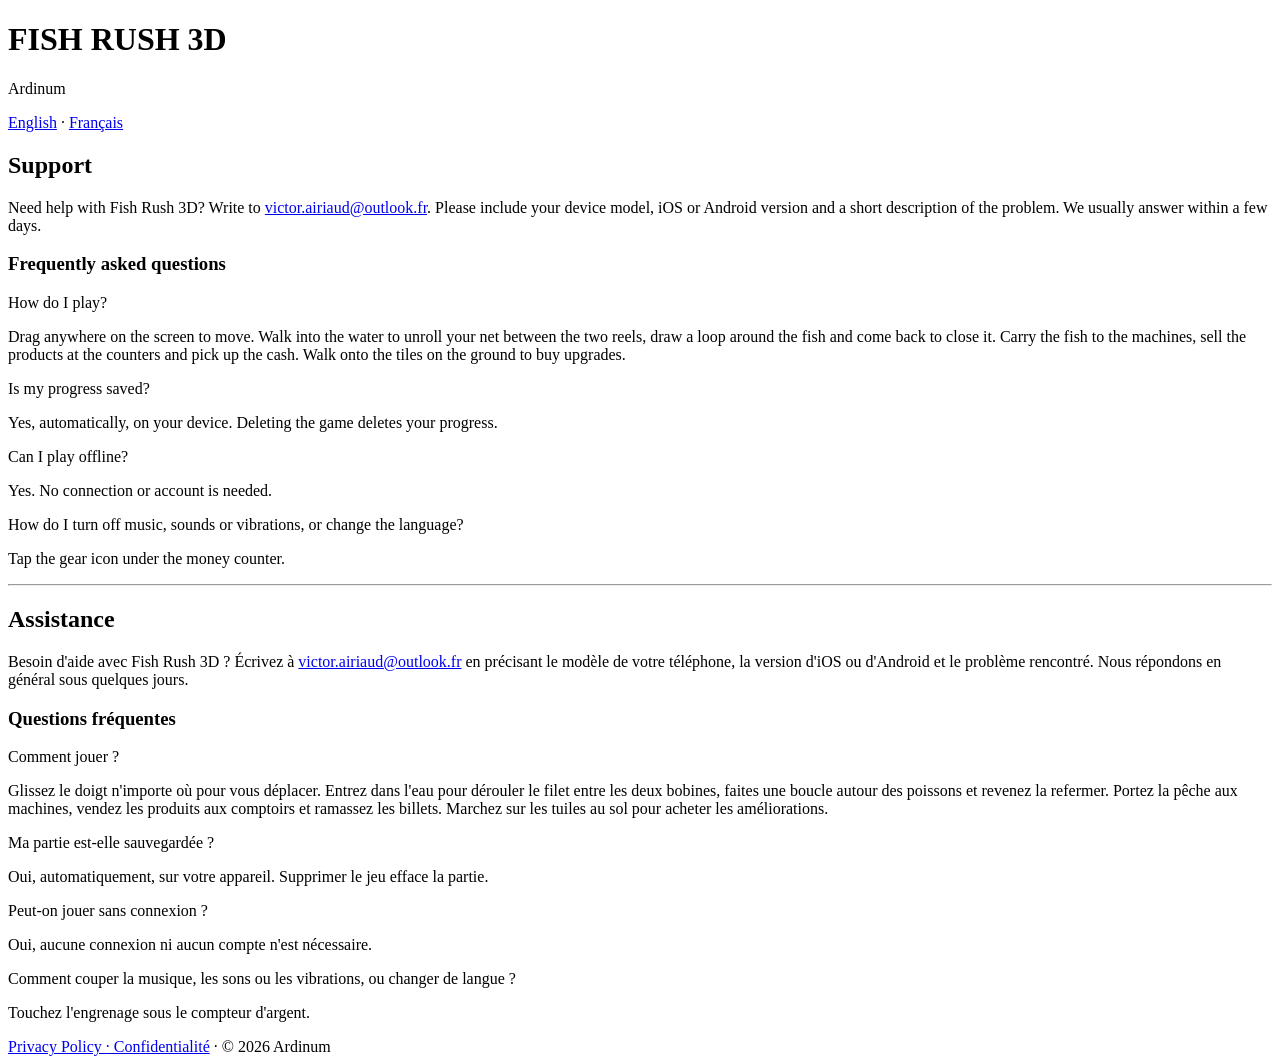
==== index.html @ 77cc1672 "Fish Rush 3D : index.html" ====
<!DOCTYPE html>
<html lang="en">
<head>
<meta charset="UTF-8">
<meta name="viewport" content="width=device-width, initial-scale=1.0">
<title>Fish Rush 3D — Support</title>
<link rel="stylesheet" href="style.css">
</head>
<body>
<main class="container">
  <header class="logo">
    <h1>FISH RUSH 3D</h1>
    <p class="sub">Ardinum</p>
  </header>
  <nav class="lang"><a href="#en">English</a> · <a href="#fr">Français</a></nav>

  <section id="en">
    <h2>Support</h2>
    <p>Need help with Fish Rush 3D? Write to <a href="mailto:victor.airiaud@outlook.fr">victor.airiaud@outlook.fr</a>. Please include your device model, iOS or Android version and a short description of the problem. We usually answer within a few days.</p>

    <h3>Frequently asked questions</h3>
    <p class="q">How do I play?</p>
    <p>Drag anywhere on the screen to move. Walk into the water to unroll your net between the two reels, draw a loop around the fish and come back to close it. Carry the fish to the machines, sell the products at the counters and pick up the cash. Walk onto the tiles on the ground to buy upgrades.</p>
    <p class="q">Is my progress saved?</p>
    <p>Yes, automatically, on your device. Deleting the game deletes your progress.</p>
    <p class="q">Can I play offline?</p>
    <p>Yes. No connection or account is needed.</p>
    <p class="q">How do I turn off music, sounds or vibrations, or change the language?</p>
    <p>Tap the gear icon under the money counter.</p>
  </section>

  <hr>

  <section id="fr" lang="fr">
    <h2>Assistance</h2>
    <p>Besoin d'aide avec Fish Rush 3D ? Écrivez à <a href="mailto:victor.airiaud@outlook.fr">victor.airiaud@outlook.fr</a> en précisant le modèle de votre téléphone, la version d'iOS ou d'Android et le problème rencontré. Nous répondons en général sous quelques jours.</p>

    <h3>Questions fréquentes</h3>
    <p class="q">Comment jouer ?</p>
    <p>Glissez le doigt n'importe où pour vous déplacer. Entrez dans l'eau pour dérouler le filet entre les deux bobines, faites une boucle autour des poissons et revenez la refermer. Portez la pêche aux machines, vendez les produits aux comptoirs et ramassez les billets. Marchez sur les tuiles au sol pour acheter les améliorations.</p>
    <p class="q">Ma partie est-elle sauvegardée ?</p>
    <p>Oui, automatiquement, sur votre appareil. Supprimer le jeu efface la partie.</p>
    <p class="q">Peut-on jouer sans connexion ?</p>
    <p>Oui, aucune connexion ni aucun compte n'est nécessaire.</p>
    <p class="q">Comment couper la musique, les sons ou les vibrations, ou changer de langue ?</p>
    <p>Touchez l'engrenage sous le compteur d'argent.</p>
  </section>

  <footer><a href="privacy.html">Privacy Policy · Confidentialité</a> · © 2026 Ardinum</footer>
</main>
</body>
</html>
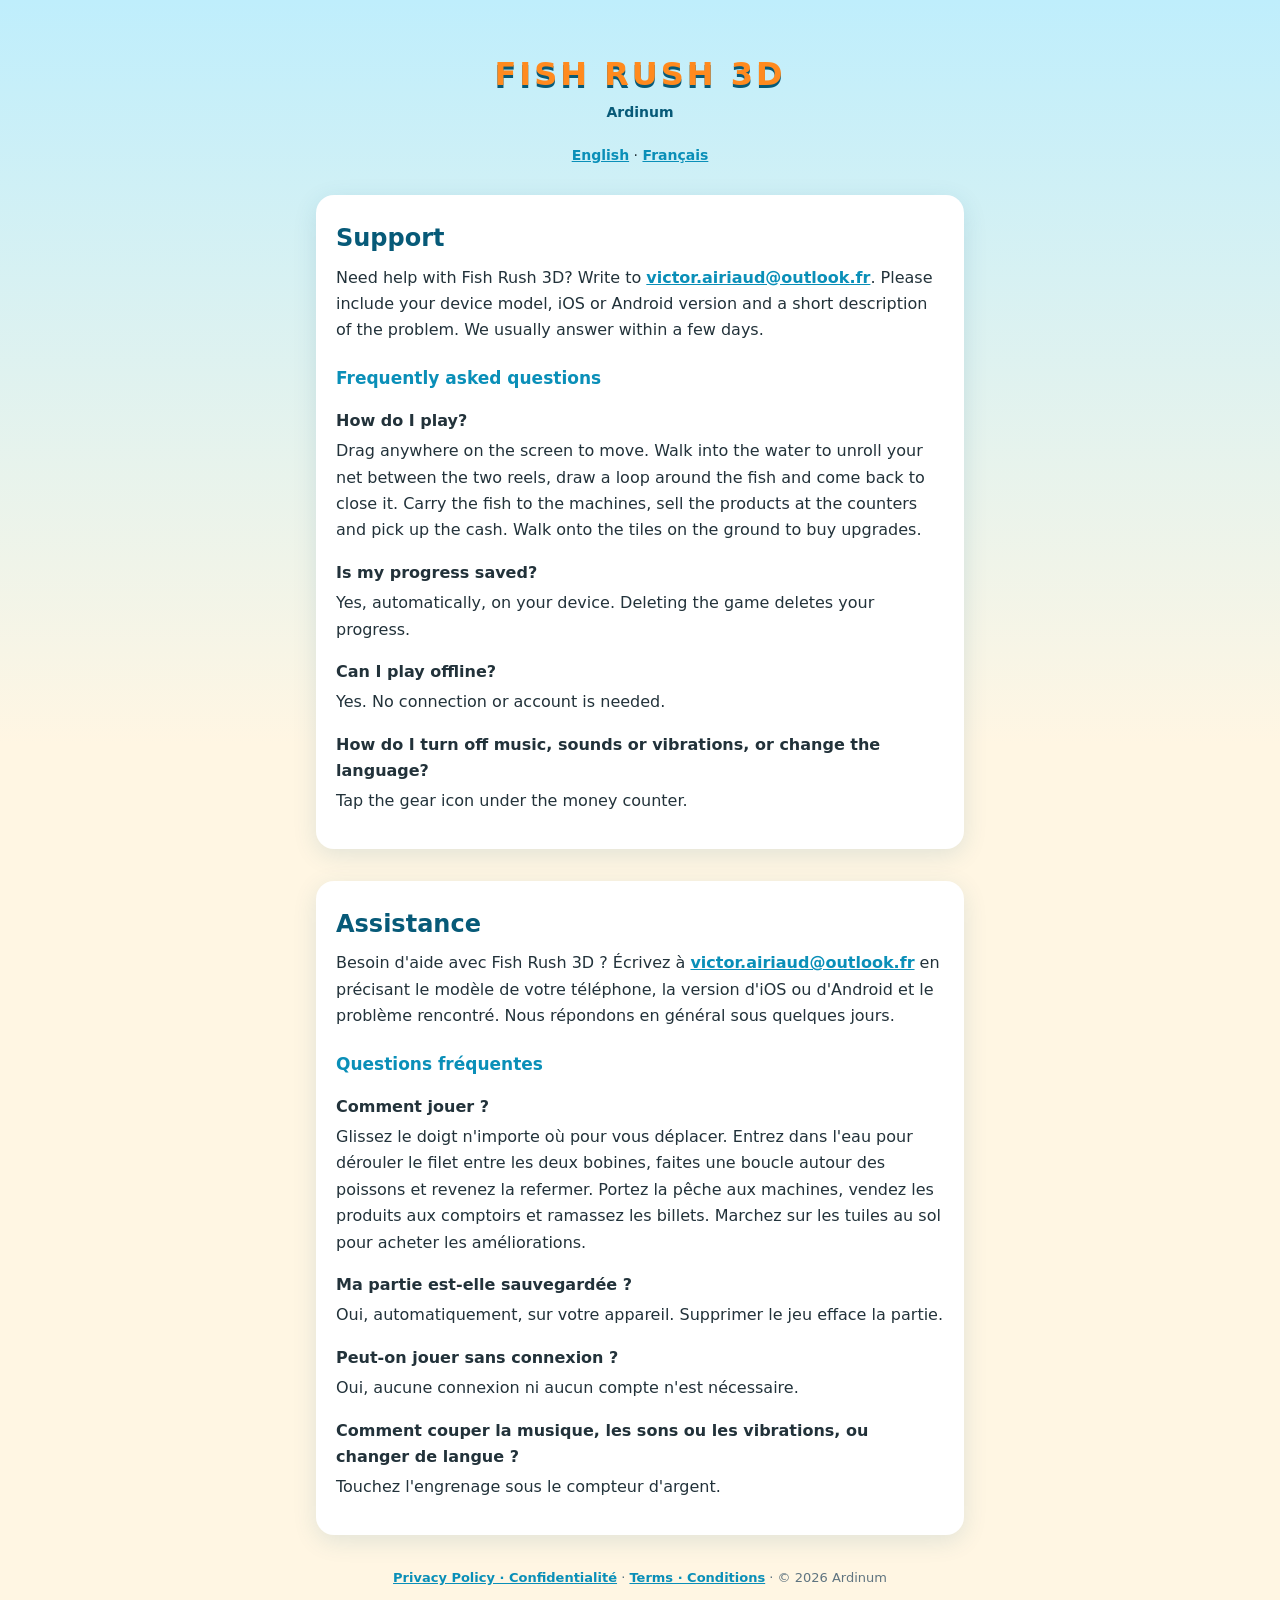
==== commit 91b6baec: "Footer: link to Terms of Use" ====
--- a/index.html
+++ b/index.html
@@ -46,7 +46,7 @@
     <p>Touchez l'engrenage sous le compteur d'argent.</p>
   </section>
 
-  <footer><a href="privacy.html">Privacy Policy · Confidentialité</a> · © 2026 Ardinum</footer>
+  <footer><a href="privacy.html">Privacy Policy · Confidentialité</a> · <a href="terms.html">Terms · Conditions</a> · © 2026 Ardinum</footer>
 </main>
 </body>
 </html>
--- a/style.css
+++ b/style.css
@@ -0,0 +1,47 @@
+/* Pages publiques de Fish Rush 3D (assistance, confidentialité) : GitHub Pages, couleurs du jeu (mer turquoise, sable, orange). */
+:root {
+  --sea: #0a8fb8;
+  --sea-deep: #075a78;
+  --sand: #fff6e3;
+  --orange: #ff8a1f;
+  --text: #22323a;
+  --muted: #5f7480;
+  --card: #ffffff;
+}
+* { margin: 0; padding: 0; box-sizing: border-box; }
+body {
+  font-family: -apple-system, BlinkMacSystemFont, "Segoe UI", system-ui, sans-serif;
+  background: linear-gradient(180deg, #bfeefc 0%, var(--sand) 45%);
+  color: var(--text);
+  line-height: 1.65;
+  min-height: 100vh;
+}
+.container {
+  max-width: 680px;
+  margin: 0 auto;
+  padding: 48px 16px 64px;
+}
+.logo { text-align: center; margin-bottom: 20px; }
+.logo h1 {
+  font-size: 32px;
+  font-weight: 900;
+  letter-spacing: 3px;
+  color: var(--orange);
+  text-shadow: 0 3px 0 var(--sea-deep);
+}
+.logo .sub { color: var(--sea-deep); font-weight: 600; font-size: 14px; }
+.lang { text-align: center; margin-bottom: 28px; font-size: 14px; }
+section {
+  background: var(--card);
+  border-radius: 18px;
+  padding: 24px 20px;
+  box-shadow: 0 6px 24px rgba(7, 90, 120, 0.12);
+}
+h2 { color: var(--sea-deep); font-size: 24px; margin-bottom: 6px; }
+h3 { color: var(--sea); font-size: 17px; margin: 20px 0 6px; }
+p { margin-bottom: 10px; }
+.date { color: var(--muted); font-size: 14px; }
+.q { font-weight: 700; margin: 16px 0 4px; }
+a { color: var(--sea); font-weight: 600; }
+hr { border: 0; height: 32px; }
+footer { text-align: center; color: var(--muted); font-size: 13px; margin-top: 32px; }
